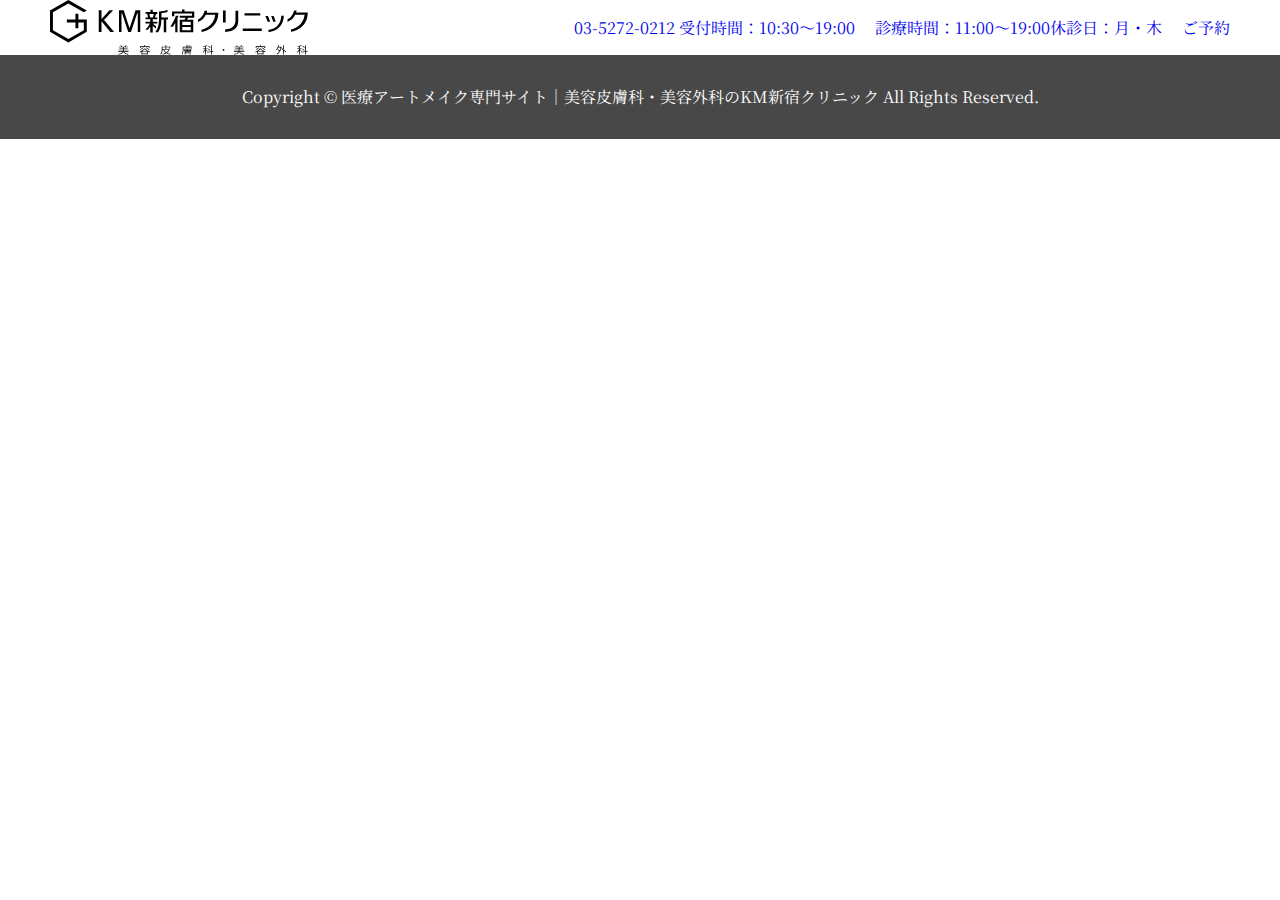
==== index _d.html @ 276c566f "design changes" ====
<!DOCTYPE html>
<html>
<head>
	<title>ArtMake</title>
	<meta charset="UTF-8">
	<meta name="viewport" content="width=device-width, initial-scale=1.0">
	<link rel="stylesheet" type="text/css" href="css/style.css">
	<link rel="stylesheet" type="text/css" href="css/responsive.css">
	<link rel="icon" href="images/favicon.png">
</head>
<body>
	<div class="loader-wrapper"><div class="loader"></div></div>
	<header class="site_header">
		<div class="custom_container">
			<a href="indx.html">
				<img src="images/logo.png" alt="logo image">
			</a>
			<a href="javascript:void(0);" class="navbar_toggler csp" type="button" data-toggle="collapse" data-target="#collapsibleNavbar">
				<div class="navbar_toggler_inner"></div>
			</a>
			<nav class="custom_navbar">
				<ul>
					<li>
						<a href="#" class="number_link"><i class="fas fa-phone-alt"></i>03-5272-0212 <span>受付時間：10:30～19:00</span></a>
					</li>
					<li>
						<a href="#">診療時間：11:00～19:00<span>休診日：月・木</span></a>
					</li>
					<li>
						<a href="#" class="contact_btn"><i class="far fa-envelope"></i>ご予約</a>
					</li>
				</ul>
			</nav>
		</div>
	</header>

	<section class="banner_section">
		
	</section>

	<footer class="site_footer">
		<div class="custom_container">
			<p>Copyright &copy; 医療アートメイク専門サイト｜美容皮膚科・美容外科のKM新宿クリニック All Rights Reserved.</p>
		</div>
	</footer>
	<script src="js/jquery.min.js"></script>
	<script src="js/fonts-awesome-5.js"></script>
	<script src="js/intersection-observer-polyfill.js"></script>
	<script src="js/custom.js"></script>
</body>
</html>
---- css/style.css ----
/*fonts css start*/
@import url('https://fonts.googleapis.com/css2?family=Noto+Sans+JP&family=Noto+Serif+JP:wght@400;500;600;700;900&display=swap');
@font-face {
    font-family: 'Trajan Pro 3';
    src: url('../fonts/TrajanPro3-Semibold.eot');
    src: url('../fonts/TrajanPro3-Semibold.eot?#iefix') format('embedded-opentype'),
        url('../fonts/TrajanPro3-Semibold.woff2') format('woff2'),
        url('../fonts/TrajanPro3-Semibold.woff') format('woff'),
        url('../fonts/TrajanPro3-Semibold.ttf') format('truetype');
    font-weight: 600;
    font-style: normal;
    font-display: swap;
}
@font-face {
    font-family: 'Yu Mincho';
    src: url('YuMincho-Demibold.eot');
    src: url('YuMincho-Demibold.eot?#iefix') format('embedded-opentype'),
        url('YuMincho-Demibold.woff2') format('woff2'),
        url('YuMincho-Demibold.woff') format('woff'),
        url('YuMincho-Demibold.ttf') format('truetype');
    font-weight: 600;
    font-style: normal;
    font-display: swap;
}
/*fonts css end*/
/*
font-family: 'Noto Sans JP', sans-serif;
font-family: 'Noto Serif JP', serif;
font-family: 'Trajan Pro 3'; font-weight: 600;
font-family: 'Yu Mincho'; font-weight: 600;
*/


/*common css start*/
*{
    box-sizing: border-box;
    margin: 0px;
    padding: 0px;
}
body, h1, h2, h3, h4, h5, h6, ul, li, p, a, span{
    margin: 0px;
    padding: 0px;
}
body {
    -webkit-font-smoothing: antialiased;
    -moz-font-smoothing: antialiased;
    -font-smoothing: antialiased;
    font-family: 'Noto Serif JP', serif;
}
body.no_scroll {
    overflow: hidden;
}
a, button, input[type=submit], select{
    cursor: pointer;
}
a, a:hover, a:focus,
button, button:hover, button:focus,
input, input:hover, input:focus,
textarea, textarea:hover, textarea:focus,
select, select:hover, select:focus{
    outline: 0;
    box-shadow: none;
    text-decoration: none;
}
ul, ol, li{
    list-style: none;
}
img{
    max-width: 100%;
    display: block;
}
.cpc {
    display: block !important;
}
.csp {
    display: none !important;
}
@media (max-width: 900px){
    .cpc{
        display: none !important;
    }
    .csp{
        display: block !important;
    }
}
/*common css end*/

/*page pre-loader css start*/
.loader-wrapper {
    position: fixed;
    width: 100%;
    height: 100%;
    top: 0;
    left: 0;
    z-index: 999999;
    pointer-events: none;
    background-color: #fff;
}
.loader-wrapper .loader {
    position: absolute;
    top:0;
    bottom: 0;
    left:0;
    right: 0;
    margin: auto;
    -webkit-border-radius: 50%;
    border-radius: 50%;
    width: 50px;
    height: 50px;
    border-top: 3px solid rgba(62, 174, 230, 0.2);
    border-right: 3px solid rgba(62, 174, 230, 0.2);
    border-bottom: 3px solid rgba(62, 174, 230, 0.2);
    border-left: 3px solid rgba(62, 174, 230, 0.8);
    -webkit-animation: loaderSpin 1.5s infinite linear;
    animation: loaderSpin 1.5s infinite linear;
}
@-webkit-keyframes loaderSpin {
    0% {
        -webkit-transform: rotate(0deg);
        transform: rotate(0deg);
    }
    100% {
        -webkit-transform: rotate(360deg);
        transform: rotate(360deg);
    }
}
@keyframes loaderSpin {
    0% {
        -webkit-transform: rotate(0deg);
        transform: rotate(0deg);
    }
    100% {
        -webkit-transform: rotate(360deg);
        transform: rotate(360deg);
    }
}
/*page pre-loader css end*/

/*animations css start*/
.io {
    -webkit-transition: color 0.4s ease 0s, background-color 0.4s ease 0s, opacity 1.0s ease 0s, -webkit-transform 1.0s ease 0s;
    transition: color 0.4s ease 0s, background-color 0.4s ease 0s, opacity 1.0s ease 0s, transform 1.0s ease 0s;
    -webkit-backface-visibility: hidden;
    backface-visibility: hidden;
    will-change: opacity, transform;
}
.io.move {
    opacity: 1 !important;
    -webkit-transform: translate3d(0, 0, 0) scale(1) rotate(0deg) !important;
    transform: translate3d(0, 0, 0) scale(1) rotate(0deg) !important;
}
.io.fade {
    opacity: 0;
}
.io.lr {
    -webkit-transform: translate3d(-80px, 0, 0);
    transform: translate3d(-80px, 0, 0);
}
.io.rl {
    -webkit-transform: translate3d(80px, 0, 0);
    transform: translate3d(80px, 0, 0);
}
.io.upL {
    -webkit-transform: translate3d(0, 80px, 0);
    transform: translate3d(0, 80px, 0);
}
.io.upS {
    -webkit-transform: translate3d(0, 20px, 0);
    transform: translate3d(0, 20px, 0);
}
.io.downL {
    -webkit-transform: translate3d(0, -80px, 0);
    transform: translate3d(0, -80px, 0);
}
.io.downS {
    -webkit-transform: translate3d(0, -20px, 0);
    transform: translate3d(0, -20px, 0);
}
.io.scaleUp {
    -webkit-transform: scale(0.8);
    transform: scale(0.8);
}
.io.scaleDown {
    -webkit-transform: scale(1.2);
    transform: scale(1.2);
}
.io.rotateL {
    -webkit-transform: rotate(30deg);
    transform: rotate(30deg);
}
.io.rotateR {
    -webkit-transform: rotate(-30deg);
    transform: rotate(-30deg);
}
.io.delay.delay1 {
    -webkit-transition: color 0.4s ease 0s, background-color 0.4s ease 0s, opacity 1.0s ease 0s, -webkit-transform 1.0s ease 0s;
    transition: color 0.4s ease 0s, background-color 0.4s ease 0s, opacity 1.0s ease 0s, transform 1.0s ease 0s;
}
.io.delay.delay2 {
    -webkit-transition: color 0.4s ease 0s, background-color 0.4s ease 0s, opacity 1.0s ease 0.23s, -webkit-transform 1.0s ease 0.23s;
    transition: color 0.4s ease 0s, background-color 0.4s ease 0s, opacity 1.0s ease 0.23s, transform 1.0s ease 0.23s;
}
.io.delay.delay3 {
    -webkit-transition: color 0.4s ease 0s, background-color 0.4s ease 0s, opacity 1.0s ease 0.46s, -webkit-transform 1.0s ease 0.46s;
    transition: color 0.4s ease 0s, background-color 0.4s ease 0s, opacity 1.0s ease 0.46s, transform 1.0s ease 0.46s;
}
.io.delay.delay4 {
    -webkit-transition: color 0.4s ease 0s, background-color 0.4s ease 0s, opacity 1.0s ease 0.69s, -webkit-transform 1.0s ease 0.69s;
    transition: color 0.4s ease 0s, background-color 0.4s ease 0s, opacity 1.0s ease 0.69s, transform 1.0s ease 0.69s;
}
.io.delay a {
    -webkit-transition: none;
    transition: none;
}
.io.delay .delay_child {
    -webkit-transition: color 0.4s ease 0s, background-color 0.4s ease 0s, opacity 1.0s ease 0.5s, -webkit-transform 1.0s ease 0.5s;
    transition: color 0.4s ease 0s, background-color 0.4s ease 0s, opacity 1.0s ease 0.5s, transform 1.0s ease 0.5s;
    -webkit-backface-visibility: hidden;
    backface-visibility: hidden;
    will-change: opacity, transform;
    opacity: 0;
    -webkit-transform: translate3d(0, 20px, 0);
    transform: translate3d(0, 20px, 0);
}
.io.delay.delay1 .delay_child {
    -webkit-transition: color 0.4s ease 0s, background-color 0.4s ease 0s, opacity 1.0s ease 0.5s, -webkit-transform 1.0s ease 0.5s;
    transition: color 0.4s ease 0s, background-color 0.4s ease 0s, opacity 1.0s ease 0.5s, transform 1.0s ease 0.5s;
}
.io.delay.delay2 .delay_child {
    -webkit-transition: color 0.4s ease 0s, background-color 0.4s ease 0s, opacity 1.0s ease 0.73s, -webkit-transform 1.0s ease 0.73s;
    transition: color 0.4s ease 0s, background-color 0.4s ease 0s, opacity 1.0s ease 0.73s, transform 1.0s ease 0.73s;
}
.io.delay.delay3 .delay_child {
    -webkit-transition: color 0.4s ease 0s, background-color 0.4s ease 0s, opacity 1.0s ease 0.96s, -webkit-transform 1.0s ease 0.96s;
    transition: color 0.4s ease 0s, background-color 0.4s ease 0s, opacity 1.0s ease 0.96s, transform 1.0s ease 0.96s;
}
.io.delay.delay4 .delay_child {
    -webkit-transition: color 0.4s ease 0s, background-color 0.4s ease 0s, opacity 1.0s ease 1.19s, -webkit-transform 1.0s ease 1.19s;
    transition: color 0.4s ease 0s, background-color 0.4s ease 0s, opacity 1.0s ease 1.19s, transform 1.0s ease 1.19s;
}
.io.delay.move .delay_child {
    opacity: 1 !important;
    -webkit-transform: translate3d(0, 0, 0) !important;
    transform: translate3d(0, 0, 0) !important;
}
@media (max-width: 900px) {
    .io.delay.delay1 {
        -webkit-transition: color 0.4s ease 0s, background-color 0.4s ease 0s, opacity 1.0s ease 0s, -webkit-transform 1.0s ease 0s;
        transition: color 0.4s ease 0s, background-color 0.4s ease 0s, opacity 1.0s ease 0s, transform 1.0s ease 0s;
    }
    .io.delay.delay2 {
        -webkit-transition: color 0.4s ease 0s, background-color 0.4s ease 0s, opacity 1.0s ease 0s, -webkit-transform 1.0s ease 0s;
        transition: color 0.4s ease 0s, background-color 0.4s ease 0s, opacity 1.0s ease 0s, transform 1.0s ease 0s;
    }
    .io.delay.delay3 {
        -webkit-transition: color 0.4s ease 0s, background-color 0.4s ease 0s, opacity 1.0s ease 0s, -webkit-transform 1.0s ease 0s;
        transition: color 0.4s ease 0s, background-color 0.4s ease 0s, opacity 1.0s ease 0s, transform 1.0s ease 0s;
    }
    .io.delay.delay4 {
        -webkit-transition: color 0.4s ease 0s, background-color 0.4s ease 0s, opacity 1.0s ease 0s, -webkit-transform 1.0s ease 0s;
        transition: color 0.4s ease 0s, background-color 0.4s ease 0s, opacity 1.0s ease 0s, transform 1.0s ease 0s;
    }
    .io.delay .delay_child {
        -webkit-transition: color 0.4s ease 0s, background-color 0.4s ease 0s, opacity 1.0s ease 0.5s, -webkit-transform 1.0s ease 0.5s;
        transition: color 0.4s ease 0s, background-color 0.4s ease 0s, opacity 1.0s ease 0.5s, transform 1.0s ease 0.5s;
    }
    .io.delay.delay1 .delay_child {
        -webkit-transition: color 0.4s ease 0s, background-color 0.4s ease 0s, opacity 1.0s ease 0.5s, -webkit-transform 1.0s ease 0.5s;
        transition: color 0.4s ease 0s, background-color 0.4s ease 0s, opacity 1.0s ease 0.5s, transform 1.0s ease 0.5s;
    }
    .io.delay.delay2 .delay_child {
        -webkit-transition: color 0.4s ease 0s, background-color 0.4s ease 0s, opacity 1.0s ease 0.5s, -webkit-transform 1.0s ease 0.5s;
        transition: color 0.4s ease 0s, background-color 0.4s ease 0s, opacity 1.0s ease 0.5s, transform 1.0s ease 0.5s;
    }
    .io.delay.delay3 .delay_child {
        -webkit-transition: color 0.4s ease 0s, background-color 0.4s ease 0s, opacity 1.0s ease 0.5s, -webkit-transform 1.0s ease 0.5s;
        transition: color 0.4s ease 0s, background-color 0.4s ease 0s, opacity 1.0s ease 0.5s, transform 1.0s ease 0.5s;
    }
    .io.delay.delay4 .delay_child {
        -webkit-transition: color 0.4s ease 0s, background-color 0.4s ease 0s, opacity 1.0s ease 0.5s, -webkit-transform 1.0s ease 0.5s;
        transition: color 0.4s ease 0s, background-color 0.4s ease 0s, opacity 1.0s ease 0.5s, transform 1.0s ease 0.5s;
    }
}
/*animations css end*/

/* custom grid css start */
.custom_container_fluid{
    width: 100%;
    padding: 0 15px;
}
.custom_container{
    width: 100%;
    max-width: 1210px;
    padding: 0 15px;
    margin: auto;
}
.custom_row{
    display: flex;
    flex-wrap: wrap;
    margin: 0 -15px;
}
.custom_col_12{
    flex: 0 0 100%;
    max-width: 100%;
    padding: 0 15px;
}
.custom_col_6{
    flex: 0 0 50%;
    max-width: 50%;
    padding: 0 15px;
}
.custom_col_4{
    flex: 0 0 33.33%;
    max-width: 33.33%;
    padding: 0 15px;
}
.custom_col_3{
    flex: 0 0 25%;
    max-width: 25%;
    padding: 0 15px;
}
/* custom grid css end */

/*header section css start*/
.navbar_toggler {
    padding: 0;
    height: 35px;
    width: 35px;
    border: none;
    outline: none !important;
    background-color: transparent;
    border-radius: 5px;
    position: absolute;
    top: 0;
    bottom: 0;
    margin: auto;
    right: 15px;
    z-index: 9999;
}
.navbar_toggler .navbar_toggler_inner,
.navbar_toggler .navbar_toggler_inner:after,
.navbar_toggler .navbar_toggler_inner:before {
    width: 35px;
    height: 4px;
    transition-timing-function: ease;
    transition-duration: 0.3s;
    transition-property: transform;
    border-radius: 4px;
    background-color: #ed6d00;
    position: absolute;
    left: 0;
    right: 0;
}
.navbar_toggler .navbar_toggler_inner{
    transition: top 75ms ease 0.12s,transform 75ms cubic-bezier(.55,.055,.675,.19);
    top: 0;
    bottom: 0;
    margin: auto;
}
.navbar_toggler .navbar_toggler_inner:after,
.navbar_toggler .navbar_toggler_inner:before {
    display: block;
    content: "";
}
.navbar_toggler .navbar_toggler_inner:before {
    transition: top 75ms ease 0.12s,opacity 75ms ease;
    top: -12px;
}
.navbar_toggler .navbar_toggler_inner:after {
    transition: bottom 75ms ease 0.12s,transform 75ms cubic-bezier(.55,.055,.675,.19);
    bottom: -12px;
}
.navbar_toggler.open_menu .navbar_toggler_inner {
    transition: top 75ms ease,transform 75ms cubic-bezier(.215,.61,.355,1) 0.12s;
    transform: rotate(45deg);
    top: 0;
}
.navbar_toggler.open_menu .navbar_toggler_inner:before {
    top: 0;
    transition: top 75ms ease,opacity 75ms ease 0.12s;
    opacity: 0;
}
.navbar_toggler.open_menu .navbar_toggler_inner:after {
    bottom: 0;
    transition: bottom 75ms ease,transform 75ms cubic-bezier(.215,.61,.355,1) 0.12s;
    transform: rotate(-90deg);
}
/*header section css end*/

/* footer css start */
.site_footer{
    width: 100%;
    background-color: #484848;
    padding: 30px 0;
}
.site_footer p{
    text-align: center;
    color: #FFFFFF;
    font-size: 16px;
    font-weight: 400;
    line-height: 1.5;
}
/* footer css end */

/* about clinic css start */
.sketch_heading{
    width: 100%;
    text-align: center;
    margin-bottom: 50px;
}
.sketch_heading h2{
    position: relative;
    display: inline-block;
    color: #484848;
    font-size: 38px;
    font-weight: 700;
    line-height: 1.6;
}
.sketch_heading h2 span{
    color: #69B8DB;
    font-size: 50px;
}
.sketch_heading h2:before{
    content: '';
    position: absolute;
    top: 50px;
    left: -50px;
    right: 0;
    bottom: 0;
    width: 467px;
    height: 52px;
    opacity: 0.39;
    background-image: url('../images/sketch_heading_bg.png');
    background-repeat: no-repeat;
    background-size: contain;
}
.king_heading{
    position: relative;
    display: table;
    margin: auto;
    text-align: center;
}
.king_heading h6{
    position: absolute;
    top: 0;
    left: 0;
    transform: translate(-100%, 0);
    color: #484848;
    font-size: 20px;
    font-family: 'Yu Mincho';
    font-weight: 600;
    line-height: 1;
}
.king_heading h4{
    color: #484848;
    font-size: 40px;
    font-weight: 600;
    line-height: 1.3;
}
.king_heading h2{
    color: #BCA982;
    font-size: 80px;
    font-family: 'Yu Mincho';
    font-weight: 600;
}


.about_clinic_wrapper{
    position: relative;
    width: 100%;
}
.about_clinic_wrapper img{
    margin-left: auto;
}
.about_clinic_wrapper p{
    position: absolute;
    top: 50%;
    transform: translate(0, -50%);
    left: 0;
    right: 0;
    width: 100%;
    color: #484848;
    font-size: 20px;
    font-weight: 700;
    line-height: 2;
}
/* about clinic css end */
---- css/responsive.css ----
/*header css start*/
.site_header {
    position: relative;
}
.site_header .custom_container {
    display: flex;
    flex-wrap: wrap;
    align-items: center;
    justify-content: space-between;
}
.custom_navbar ul {
    display: flex;
    flex-wrap: wrap;
    align-items: center;
}
.custom_navbar ul li:not(:first-child) {
    margin-left: 20px;
}
/*header css end*/
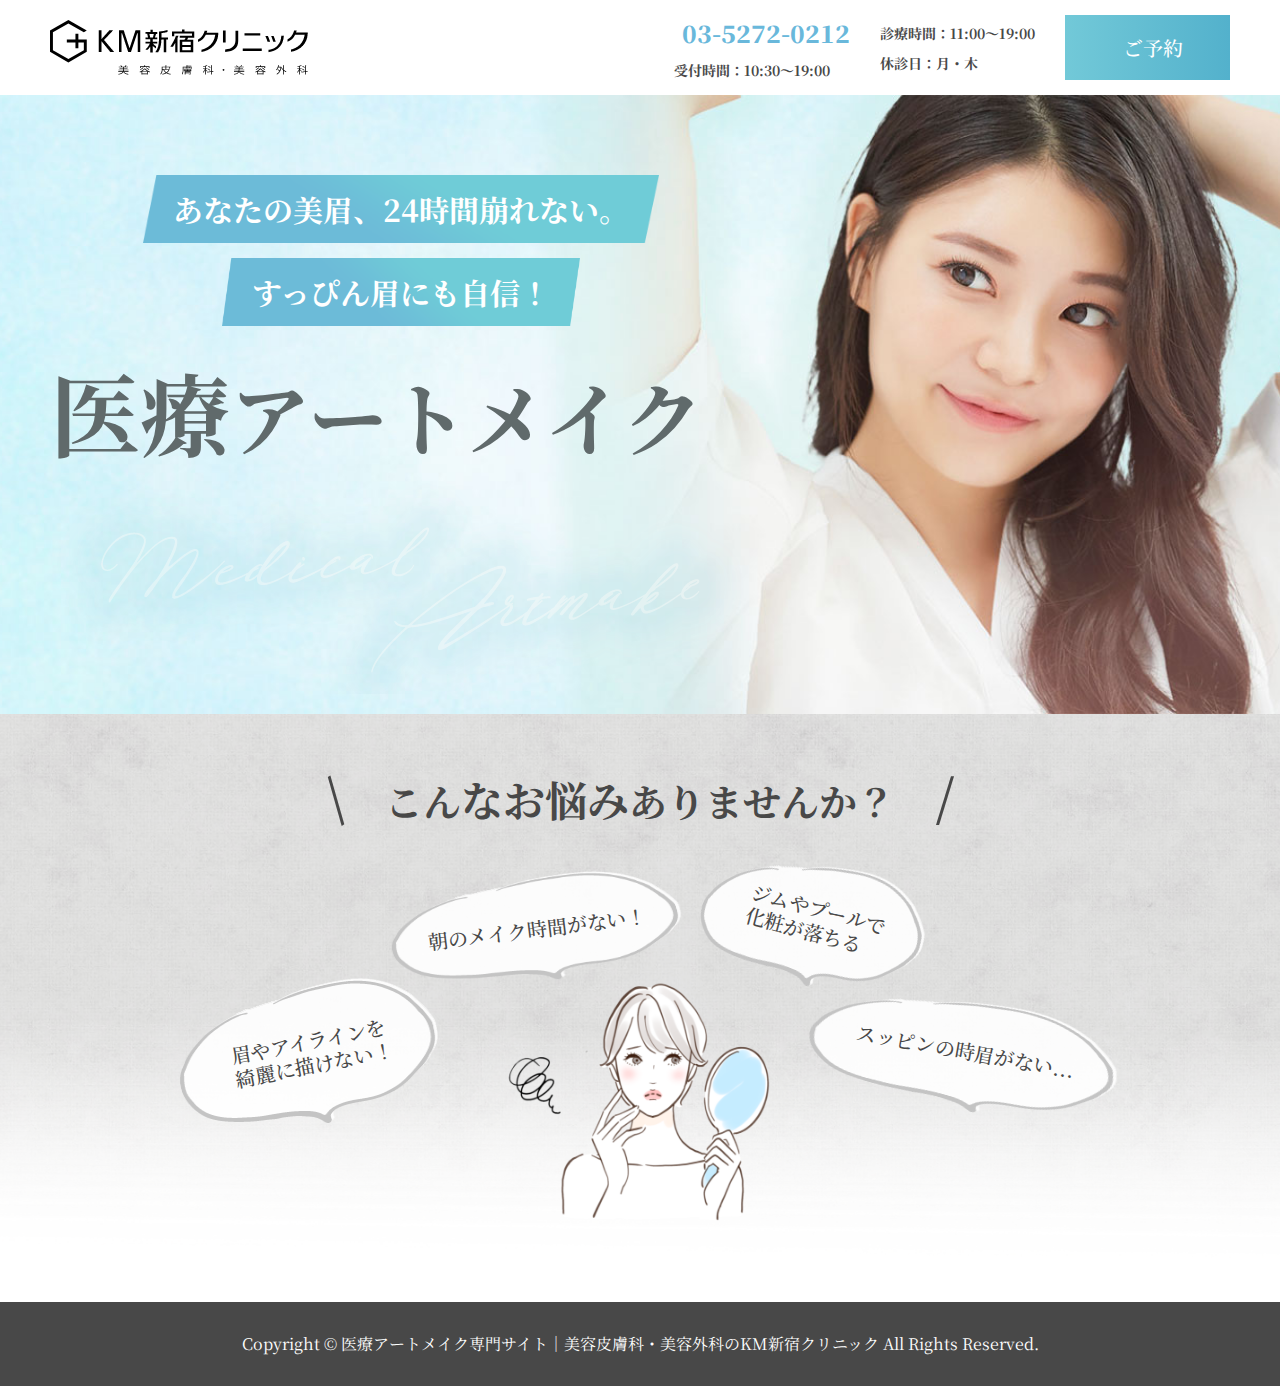
==== commit 115b9ec3: "design changes" ====
--- a/index _d.html
+++ b/index _d.html
@@ -4,6 +4,7 @@
 	<title>ArtMake</title>
 	<meta charset="UTF-8">
 	<meta name="viewport" content="width=device-width, initial-scale=1.0">
+	<link rel="stylesheet" type="text/css" href="css/slick.css"/>
 	<link rel="stylesheet" type="text/css" href="css/style.css">
 	<link rel="stylesheet" type="text/css" href="css/responsive.css">
 	<link rel="icon" href="images/favicon.png">
@@ -35,9 +36,63 @@
 	</header>
 
 	<section class="banner_section">
-		
+		<div class="custom_container">
+			<div class="banner_content">
+				<h2>あなたの美眉、24時間崩れない。</h2>
+				<h3>すっぴん眉にも自信！</h3>
+				<h1><span>医療</span>アートメイク</h1>
+				<img src="images/banner_text.png" alt="banner text image">
+			</div>
+		</div>
 	</section>
-
+	<section class="problem_section">
+		<div class="custom_container">
+			<h2>こん<span>なお悩み</span>ありませんか？</h2>
+			<div class="problem_contnet_sec">
+				<div class="problem_contnet_text cpc">
+					<div class="problem_contnet_text_inner problem_contnet_text_first">
+						<p>眉やアイラインを<br>綺麗に描けない！</p>
+					</div>
+					<div class="problem_contnet_text_inner problem_contnet_text_second">
+						<p>朝のメイク時間がない！</p>
+					</div>
+					<div class="problem_contnet_text_inner problem_contnet_text_third">
+						<p>ジムやプールで<br>化粧が落ちる</p>
+					</div>
+					<div class="problem_contnet_text_inner problem_contnet_text_forth">
+						<p>スッピンの時眉がない...</p>
+					</div>
+				</div>
+				<div class="problem_contnet_text problem_contnet_text_slider csp">
+					<div class="problem_contnet_slider">
+						<div>
+							<div class="problem_contnet_text_inner problem_contnet_text_first">
+								<p>眉やアイラインを<br>綺麗に描けない！</p>
+							</div>
+						</div>
+						<div>
+							<div class="problem_contnet_text_inner problem_contnet_text_second">
+								<p>朝のメイク時間がない！</p>
+							</div>
+						</div>
+						<div>
+							<div class="problem_contnet_text_inner problem_contnet_text_third">
+								<p>ジムやプールで<br>化粧が落ちる</p>
+							</div>
+						</div>
+						<div>
+							<div class="problem_contnet_text_inner problem_contnet_text_forth">
+								<p>スッピンの時眉がない...</p>
+							</div>
+						</div>
+					</div>
+				</div>
+				<div class="problem_contnet_image">
+					<img src="images/problem_image_2.png" alt="problem image">
+				</div>
+			</div>
+		</div>
+	</section>
 	<footer class="site_footer">
 		<div class="custom_container">
 			<p>Copyright &copy; 医療アートメイク専門サイト｜美容皮膚科・美容外科のKM新宿クリニック All Rights Reserved.</p>
@@ -45,7 +100,19 @@
 	</footer>
 	<script src="js/jquery.min.js"></script>
 	<script src="js/fonts-awesome-5.js"></script>
+	<script src="js/slick.js"></script>
 	<script src="js/intersection-observer-polyfill.js"></script>
 	<script src="js/custom.js"></script>
+	<script type="text/javascript">
+		$('.problem_contnet_slider').slick({
+			dots: false,
+			arrows: false,
+			fade: true,
+			speed: 500,
+			infinite: true,
+			autoplay: true,
+			autoplaySpeed: 4000,
+		});
+	</script>
 </body>
 </html>--- a/css/style.css
+++ b/css/style.css
@@ -4,9 +4,9 @@
     font-family: 'Trajan Pro 3';
     src: url('../fonts/TrajanPro3-Semibold.eot');
     src: url('../fonts/TrajanPro3-Semibold.eot?#iefix') format('embedded-opentype'),
-        url('../fonts/TrajanPro3-Semibold.woff2') format('woff2'),
-        url('../fonts/TrajanPro3-Semibold.woff') format('woff'),
-        url('../fonts/TrajanPro3-Semibold.ttf') format('truetype');
+    url('../fonts/TrajanPro3-Semibold.woff2') format('woff2'),
+    url('../fonts/TrajanPro3-Semibold.woff') format('woff'),
+    url('../fonts/TrajanPro3-Semibold.ttf') format('truetype');
     font-weight: 600;
     font-style: normal;
     font-display: swap;
@@ -15,9 +15,9 @@
     font-family: 'Yu Mincho';
     src: url('YuMincho-Demibold.eot');
     src: url('YuMincho-Demibold.eot?#iefix') format('embedded-opentype'),
-        url('YuMincho-Demibold.woff2') format('woff2'),
-        url('YuMincho-Demibold.woff') format('woff'),
-        url('YuMincho-Demibold.ttf') format('truetype');
+    url('YuMincho-Demibold.woff2') format('woff2'),
+    url('YuMincho-Demibold.woff') format('woff'),
+    url('YuMincho-Demibold.ttf') format('truetype');
     font-weight: 600;
     font-style: normal;
     font-display: swap;
@@ -322,6 +322,65 @@
 /* custom grid css end */
 
 /*header section css start*/
+.site_header {
+    position: relative;
+    padding: 15px 0;
+}
+.site_header .custom_container {
+    display: flex;
+    flex-wrap: wrap;
+    align-items: center;
+    justify-content: space-between;
+}
+.custom_navbar ul {
+    display: flex;
+    flex-wrap: wrap;
+    align-items: center;
+}
+.custom_navbar ul li:not(:first-child) {
+    margin-left: 30px;
+}
+.custom_navbar ul li a {
+    color: #484848;
+    font-size: 14px;
+    font-family: 'Noto Serif JP', serif;
+    font-weight: 700;
+    display: block;
+}
+.custom_navbar ul li a span {
+    display: block;
+    color: #484848;
+    font-size: 14px;
+    font-family: 'Noto Serif JP', serif;
+    font-weight: 700;
+    margin-top: 10px;
+}
+.custom_navbar ul li a.number_link {
+    color: #69B8DB;
+    font-weight: 900;
+    font-size: 24px;
+}
+.custom_navbar ul li a.number_link i {
+    font-size: 21px;
+    margin-right: 8px;
+}
+.custom_navbar ul li a.contact_btn {
+    width: 165px;
+    height: 65px;
+    line-height: 65px;
+    text-align: center;
+    background: rgb(114,201,216);
+    background: -moz-linear-gradient(90deg, rgba(114,201,216,1) 0%, rgba(83,177,204,1) 100%);
+    background: -webkit-linear-gradient(90deg, rgba(114,201,216,1) 0%, rgba(83,177,204,1) 100%);
+    background: linear-gradient(90deg, rgba(114,201,216,1) 0%, rgba(83,177,204,1) 100%);
+    filter: progid:DXImageTransform.Microsoft.gradient(startColorstr="#72c9d8",endColorstr="#53b1cc",GradientType=1);
+    color: #fff;
+    font-size: 20px;
+    font-weight: 500;
+}
+.custom_navbar ul li a.contact_btn i {
+    margin-right: 10px;
+}
 .navbar_toggler {
     padding: 0;
     height: 35px;
@@ -346,7 +405,7 @@
     transition-duration: 0.3s;
     transition-property: transform;
     border-radius: 4px;
-    background-color: #ed6d00;
+    background-color: rgb(114,201,216);
     position: absolute;
     left: 0;
     right: 0;
@@ -402,86 +461,189 @@
 }
 /* footer css end */
 
-/* about clinic css start */
-.sketch_heading{
-    width: 100%;
-    text-align: center;
-    margin-bottom: 50px;
-}
-.sketch_heading h2{
+/*banner section css start*/
+.banner_section {
+    background-image: url('../images/site-banner.jpg');
+    background-repeat: no-repeat;
+    background-size: cover;
+    background-position: center;
+    padding: 80px 0 20px;
+}
+.banner_content {
+    display: table;
+}
+.banner_content h2 {
+    display: table;
+    margin: auto;
+    background-image: url(../images/banner_text_image.png);
+    background-repeat: no-repeat;
+    background-size: 100% 100%;
+    background-position: center;
+    padding: 12px 30px;
+    font-size: 30px;
+    font-weight: 700;
+    color: #fff;
+}
+.banner_content h3 {
+    display: table;
+    margin: 15px auto 0;
+    background-image: url(../images/banner_text_image.png);
+    background-repeat: no-repeat;
+    background-size: 100% 100%;
+    background-position: center;
+    padding: 12px 30px;
+    font-size: 30px;
+    font-weight: 700;
+    color: #fff;
+}
+.banner_content h1 {
+    color: #606a6b;
+    font-size: 80px;
+    font-weight: 700;
+    margin: 20px 0 0;
+}
+.banner_content h1 span {
+    font-size: 90px;
+}
+/*banner section css end*/
+
+/*problem section css start*/
+.problem_section {
+    background-image: url(../images/problem_bg_image.png);
+    background-repeat: no-repeat;
+    background-size: cover;
+    background-position: center;
+    padding: 55px 0 75px;
+}
+.problem_section h2 {
+    display: table;
+    margin: auto;
+    font-size: 38px;
+    font-weight: 700;
+    color: #484848;
     position: relative;
-    display: inline-block;
-    color: #484848;
-    font-size: 38px;
-    font-weight: 700;
-    line-height: 1.6;
-}
-.sketch_heading h2 span{
-    color: #69B8DB;
-    font-size: 50px;
-}
-.sketch_heading h2:before{
-    content: '';
-    position: absolute;
-    top: 50px;
-    left: -50px;
+    padding: 0 60px;
+}
+.problem_section h2:before {
+    content: '/';
+    position: absolute;
+    top: 0;
     right: 0;
     bottom: 0;
-    width: 467px;
-    height: 52px;
-    opacity: 0.39;
-    background-image: url('../images/sketch_heading_bg.png');
-    background-repeat: no-repeat;
-    background-size: contain;
-}
-.king_heading{
-    position: relative;
-    display: table;
-    margin: auto;
-    text-align: center;
-}
-.king_heading h6{
+    font-size: 50px;
+    font-weight: 700;
+    margin: auto;
+    line-height: 1;
+}
+.problem_section h2:after {
+    content: '/';
     position: absolute;
     top: 0;
     left: 0;
-    transform: translate(-100%, 0);
+    bottom: 0;
+    font-size: 50px;
+    font-weight: 700;
+    margin: auto;
+    line-height: 1;
+    transform: rotate(327deg);
+}
+.problem_section h2 span {
+    font-size: 42px;
+}
+.problem_contnet_sec {
+    position: relative;
+    max-width: 987px;
+    margin: auto;
+}
+.problem_contnet_image {
+    display: table;
+    margin: auto;
+    padding-top: 150px;
+}
+.problem_contnet_text .problem_contnet_text_inner {
+    display: table;
+    background-image: url('../images/problem_image_3.png');
+    background-repeat: no-repeat;
+    background-size: 100% 100%;
+    background-position: center;
+}
+.problem_contnet_text .problem_contnet_text_inner p {
+    font-size: 20px;
     color: #484848;
-    font-size: 20px;
-    font-family: 'Yu Mincho';
-    font-weight: 600;
-    line-height: 1;
-}
-.king_heading h4{
-    color: #484848;
-    font-size: 40px;
-    font-weight: 600;
-    line-height: 1.3;
-}
-.king_heading h2{
-    color: #BCA982;
-    font-size: 80px;
-    font-family: 'Yu Mincho';
-    font-weight: 600;
-}
-
-
-.about_clinic_wrapper{
-    position: relative;
-    width: 100%;
-}
-.about_clinic_wrapper img{
-    margin-left: auto;
-}
-.about_clinic_wrapper p{
-    position: absolute;
-    top: 50%;
-    transform: translate(0, -50%);
-    left: 0;
+    line-height: 24px;
+    font-weight: 500;
+}
+.problem_contnet_text_inner.problem_contnet_text_first {
+    padding: 70px 60px 82px 65px;
+    position: absolute;
+    top: 130px;
+    left: 20px;
+}
+.problem_contnet_text_inner.problem_contnet_text_first p {
+    transform: rotate(349deg);
+}
+.problem_contnet_text_inner.problem_contnet_text_second {
+    padding: 60px 50px 65px 50px;
+    position: absolute;
+    top: 28px;
+    left: 230px;
+}
+.problem_contnet_text_inner.problem_contnet_text_second p {
+    transform: rotate(353deg);
+}
+.problem_contnet_text_inner.problem_contnet_text_third {
+    padding: 58px 52px 72px 53px;
+    position: absolute;
+    top: 9px;
+    right: 200px;
+    transform: rotate(22deg);
+}
+.problem_contnet_text_inner.problem_contnet_text_third p {
+    transform: rotate(353deg);
+}
+.problem_contnet_text_inner.problem_contnet_text_forth {
+    padding: 60px 60px 73px 60px;
+    position: absolute;
+    top: 150px;
     right: 0;
-    width: 100%;
-    color: #484848;
-    font-size: 20px;
-    font-weight: 700;
-    line-height: 2;
-}
-/* about clinic css end */+    transform: rotate(16deg);
+}
+.problem_contnet_text_inner.problem_contnet_text_forth p {
+    transform: rotate(354deg);
+}
+.problem_contnet_text.problem_contnet_text_slider .problem_contnet_text_inner {
+    position: unset !important;
+    transform: rotate(0deg);
+    margin: auto;
+}
+/*problem section css end*/
+
+@media(max-width: 900px) {
+    .site_header a img {
+        max-width: 190px;
+    }
+    nav.custom_navbar {
+        position: fixed;
+        top: 0;
+        left: 100%;
+        right: -100%;
+        bottom: 0;
+        display: flex;
+        flex-wrap: wrap;
+        align-items: center;
+        justify-content: center;
+        background-color: #fff;
+        transition: all 0.4s;
+    }
+    nav.custom_navbar.navbar_animate {
+        left: 0;
+        right: 0;
+    }
+    .custom_navbar ul {
+        flex-direction: column;
+        text-align: center;
+    }
+    .custom_navbar ul li {
+        margin: 10px 0 !important;
+    }
+}--- a/css/responsive.css
+++ b/css/responsive.css
@@ -1,19 +1,302 @@
-/*header css start*/
-.site_header {
-    position: relative;
-}
-.site_header .custom_container {
+/* king heading css start */
+.sketch_heading{
+    width: 100%;
+    text-align: center;
+    margin-bottom: 50px;
+}
+.sketch_heading h2{
+    position: relative;
+    display: inline-block;
+    color: #484848;
+    font-size: 38px;
+    font-weight: 700;
+    line-height: 1.6;
+}
+.sketch_heading h2 .lg_font{
+    font-size: 50px;
+}
+.sketch_heading h2 .blue_color{
+    position: relative;
+    color: #69B8DB;
+}
+.sketch_heading h2 .blue_color:before{
+    content: '';
+    position: absolute;
+    top: 70%;
+    left: 4%;
+    right: 0;
+    bottom: 0;
+    width: 100%;
+    height: 100%;
+    opacity: 0.39;
+    background-image: url('../images/sketch_heading_bg.png');
+    background-repeat: no-repeat;
+    background-size: contain;
+}
+.king_heading{
+    position: relative;
+    display: table;
+    margin: auto;
+    text-align: center;
+}
+.king_heading h6{
+    position: absolute;
+    top: 0;
+    left: 80px;
+    transform: translate(-100%, 0);
+    color: #484848;
+    font-size: 20px;
+    font-family: 'Yu Mincho';
+    font-weight: 600;
+    line-height: 1;
+    z-index: 1;
+}
+.king_heading h6 span{
+    display: block;
+    transform: rotate(-22deg);
+}
+.king_heading h6:before{
+    content: '';
+    position: absolute;
+    bottom: -30px;
+    right: -10px;
+    width: 97px;
+    height: 48px;
+    background-image: url('../images/small_heading_bg.png');
+    background-repeat: no-repeat;
+    background-size: contain;
+}
+.king_heading h4{
+    color: #484848;
+    font-size: 40px;
+    font-weight: 600;
+    line-height: 1.3;
+}
+.king_heading h2{
+    position: relative;
+    color: #BCA982;
+    font-size: 80px;
+    font-family: 'Yu Mincho';
+    font-weight: 600;
+    line-height: 1.3;
+}
+.king_heading h2 .blue_font{
+    color: #70B6CF;
+    font-size: 70px;
+}
+.king_heading h2 .md_font{
+    font-size: 40px;
+}
+.king_heading h2 .sm_font{
+    font-size: 20px;
+}
+.king_heading h2 .text_shadow_font{
+    text-shadow: 4px 2px 0 #cfcfcf;
+}
+.king_heading h2:before,
+.king_heading h2:after{
+    content: '';
+    position: absolute;
+    top: 30px;
+    width: 2px;
+    height: 50px;
+    background-color: #484848;
+    transform-origin: bottom;
+}
+.king_heading h2:before{
+    left: -50px;
+    transform: rotate(-40deg);
+}
+.king_heading h2:after{
+    right: -50px;
+    transform: rotate(40deg);
+}
+.king_heading .bttn{
+    display: inline-block;
+    background-color: #72C9D8;
+    color: #FFFFFF;
+    font-size: 30px;
+    font-weight: 700;
+    line-height: 1;
+    padding: 37px 73px;
+    margin-top: 10px;
+}
+.king_heading .bttn .fa{
+    margin-left: 50px;
+}
+/* king heading css end */
+/* regular heading css start */
+.regular_heading{
+    width: 100%;
+    text-align: center;
+    margin-bottom: 30px;
+}
+.regular_heading h2{
+    color: #484848;
+    font-size: 38px;
+    font-weight: 700;
+    line-height: 1.3;
+    margin-bottom: 12px;
+}
+.regular_heading h6{
+    color: #70B6CF;
+    font-size: 20px;
+    font-family: 'Trajan Pro 3';
+    font-weight: 600;
+}
+/* regular heading css end */
+
+/* about clinic css start */
+.about_clinic_wrapper{
+    position: relative;
+    width: 100%;
+}
+.about_clinic_wrapper img{
+    margin-left: auto;
+}
+.about_clinic_wrapper p{
+    position: absolute;
+    top: 50%;
+    transform: translate(0, -50%);
+    left: 0;
+    right: 0;
+    width: 100%;
+    color: #484848;
+    font-size: 20px;
+    font-weight: 700;
+    line-height: 2;
+}
+.about_clinic_section .king_heading_wrapper{
+    padding: 100px 0 85px;
+}
+/* about clinic css end */
+
+/* about section css start */
+.about_section{
+    padding: 60px 0 30px;
+    background-color: skyblue;
+}
+.about_section .para{
+    margin-bottom: 20px;
+}
+.about_section .para p{
+    color: #484848;
+    font-size: 16px;
+    font-weight: 400;
+    line-height: 2;
+}
+.about_section .img{
+    background-color: #FFFFFF;
+    padding: 35px 15px 17px;
+    margin-bottom: 20px;
+}
+.about_section .img img{
+    margin: auto;
+}
+/* about section css end */
+
+/* golden ratio css start */
+.golden_ration_about{
+    position: relative;
+    padding-bottom: 100px;
+}
+.golden_ration_about .img{
+    width: 100%;
+}
+.golden_ration_about .img img{
+    margin-left: auto;
+}
+.golden_ration_about .content{
+    position: absolute;
+    top: 61px;
+    left: 0;
+    width: 100%;
+    max-width: 637px;
+    background: linear-gradient(35deg, rgba(113, 178, 209, 0.98), rgba(198, 223, 229, 0.78));
+    color: #FFFFFF;
+    padding: 40px 100px;
+}
+.golden_ration_about .content p{
+    color: #FFFFFF;
+    font-size: 20px;
+    font-weight: 700;
+    line-height: 2.5;
+    margin-bottom: 50px;
+}
+.golden_ration_about .content p:last-child{
+    margin-bottom: 0;
+}
+.golden_ration_grider{
+    width: 100%;
+    padding: 65px 15px;
+}
+.golden_ration_eyebrow{
+    width: 100%;
+    border: 1px solid rgba(118, 185, 208, 0.45);
+    margin-bottom: 20px;
+}
+.golden_ration_eyebrow img{
+    width: 100%;
+    position: relative;
+    transform: translate(-14px, -14px);
+}
+.golden_ration_points{
+    position: relative;
+    width: 100%;
+    padding-bottom: 45px;
+}
+.golden_ration_points:before{
+    content: '';
+    position: absolute;
+    bottom: 0;
+    left: 0;
+    right: 0;
+    width: 100%;
+    height: 68%;
+    background-color: skyblue;
+    z-index: -1;
+}
+.golden_ration_points .head{
+    margin-bottom: 65px;
+}
+.golden_ration_points .head img{
+    margin: auto;
+}
+.golden_points_bx{
+    width: 100%;
+    background-color: #FFFFFF;
+    margin-bottom: 45px;
+}
+.golden_points_bx img{
+    width: 100%;
+}
+.golden_points_bx .cont{
     display: flex;
-    flex-wrap: wrap;
-    align-items: center;
-    justify-content: space-between;
-}
-.custom_navbar ul {
-    display: flex;
-    flex-wrap: wrap;
-    align-items: center;
-}
-.custom_navbar ul li:not(:first-child) {
-    margin-left: 20px;
-}
-/*header css end*/+    align-items: flex-end;
+    padding: 15px 15px 15px 60px;
+}
+.golden_points_bx h6{
+    font-size: 18px;
+    color: #70B6CF;
+    font-family: 'Trajan Pro 3';
+    font-weight: 600;
+    line-height: 1;
+    margin-right: 50px;
+}
+.golden_points_bx h6 span{
+    font-size: 24px;
+}
+.golden_points_bx h4{
+    color: #70B6CF;
+    font-size: 24px;
+    font-weight: 700;
+    line-height: 1.5;
+}
+/* golden ratio css end */
+
+/* before_after_section css start */
+.before_after_section{
+    width: 100%;
+    padding: 78px 0 85px;
+}
+/* before_after_section css end */